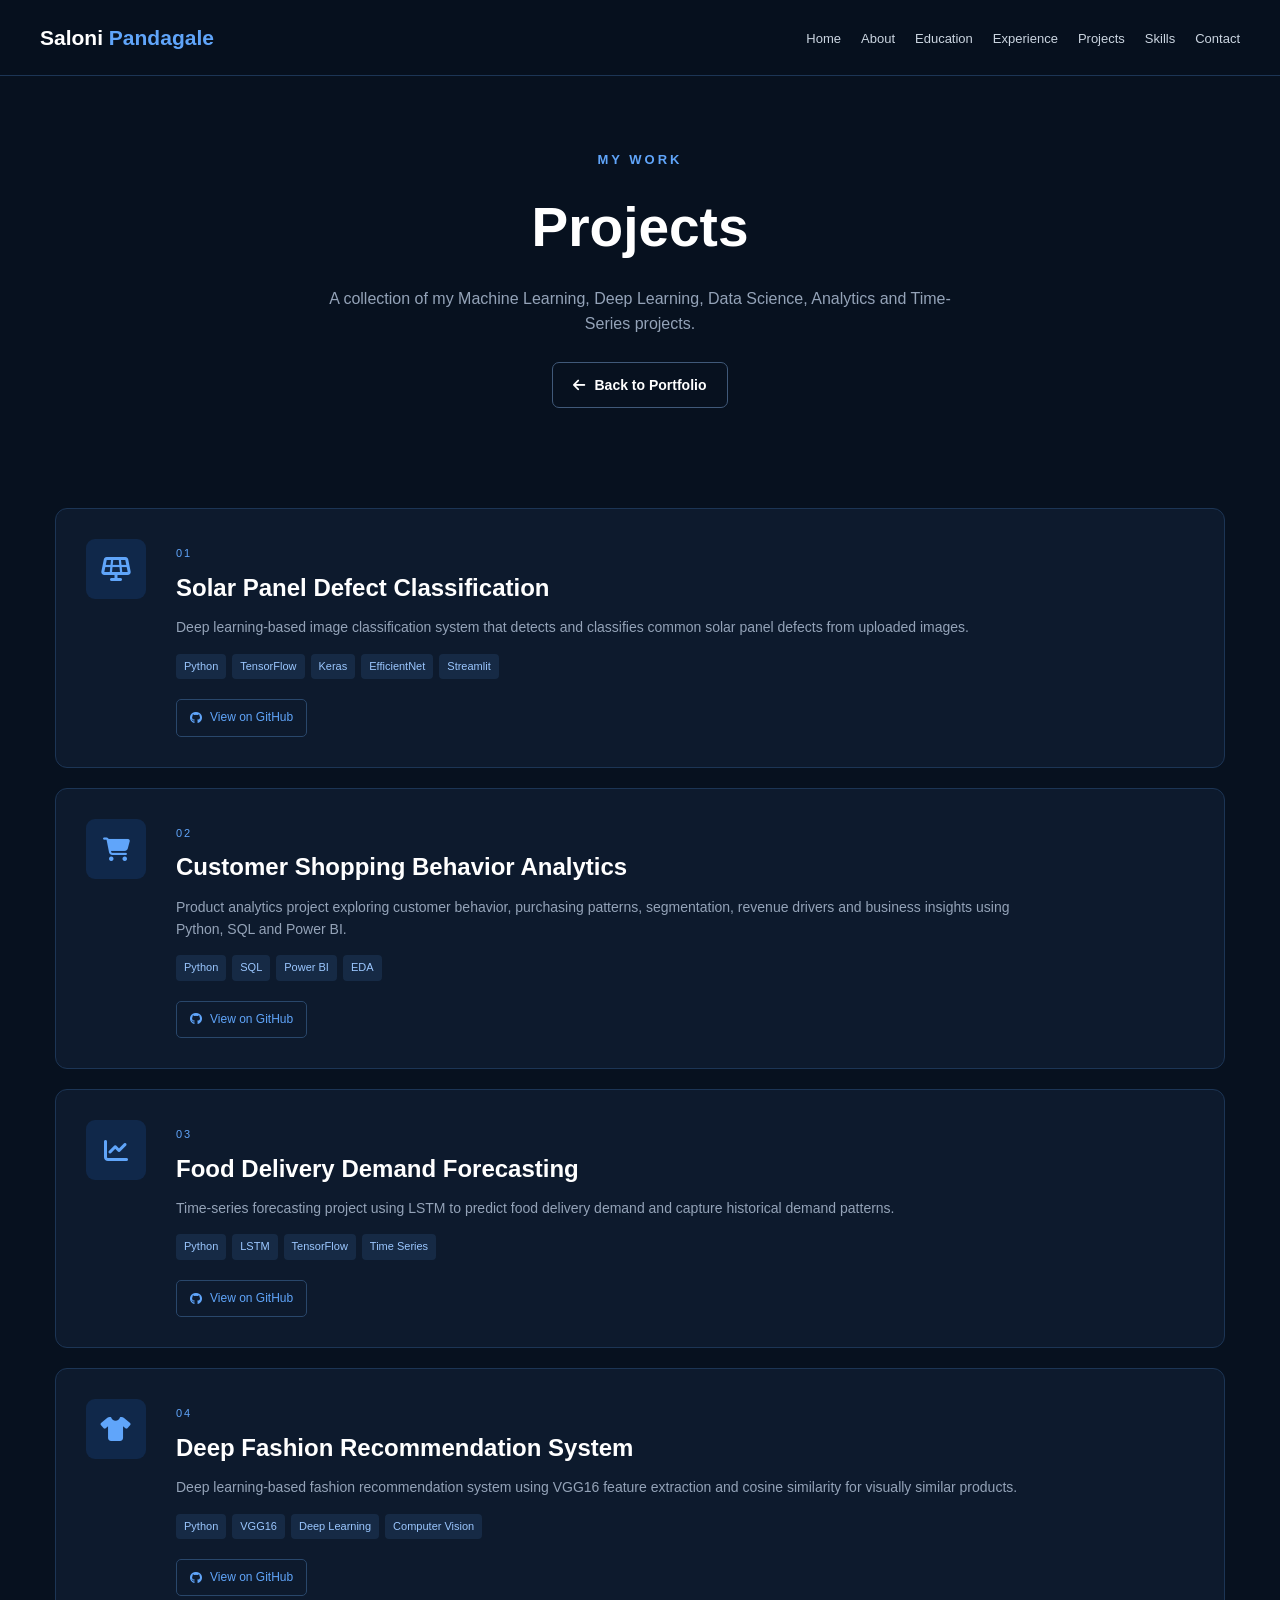
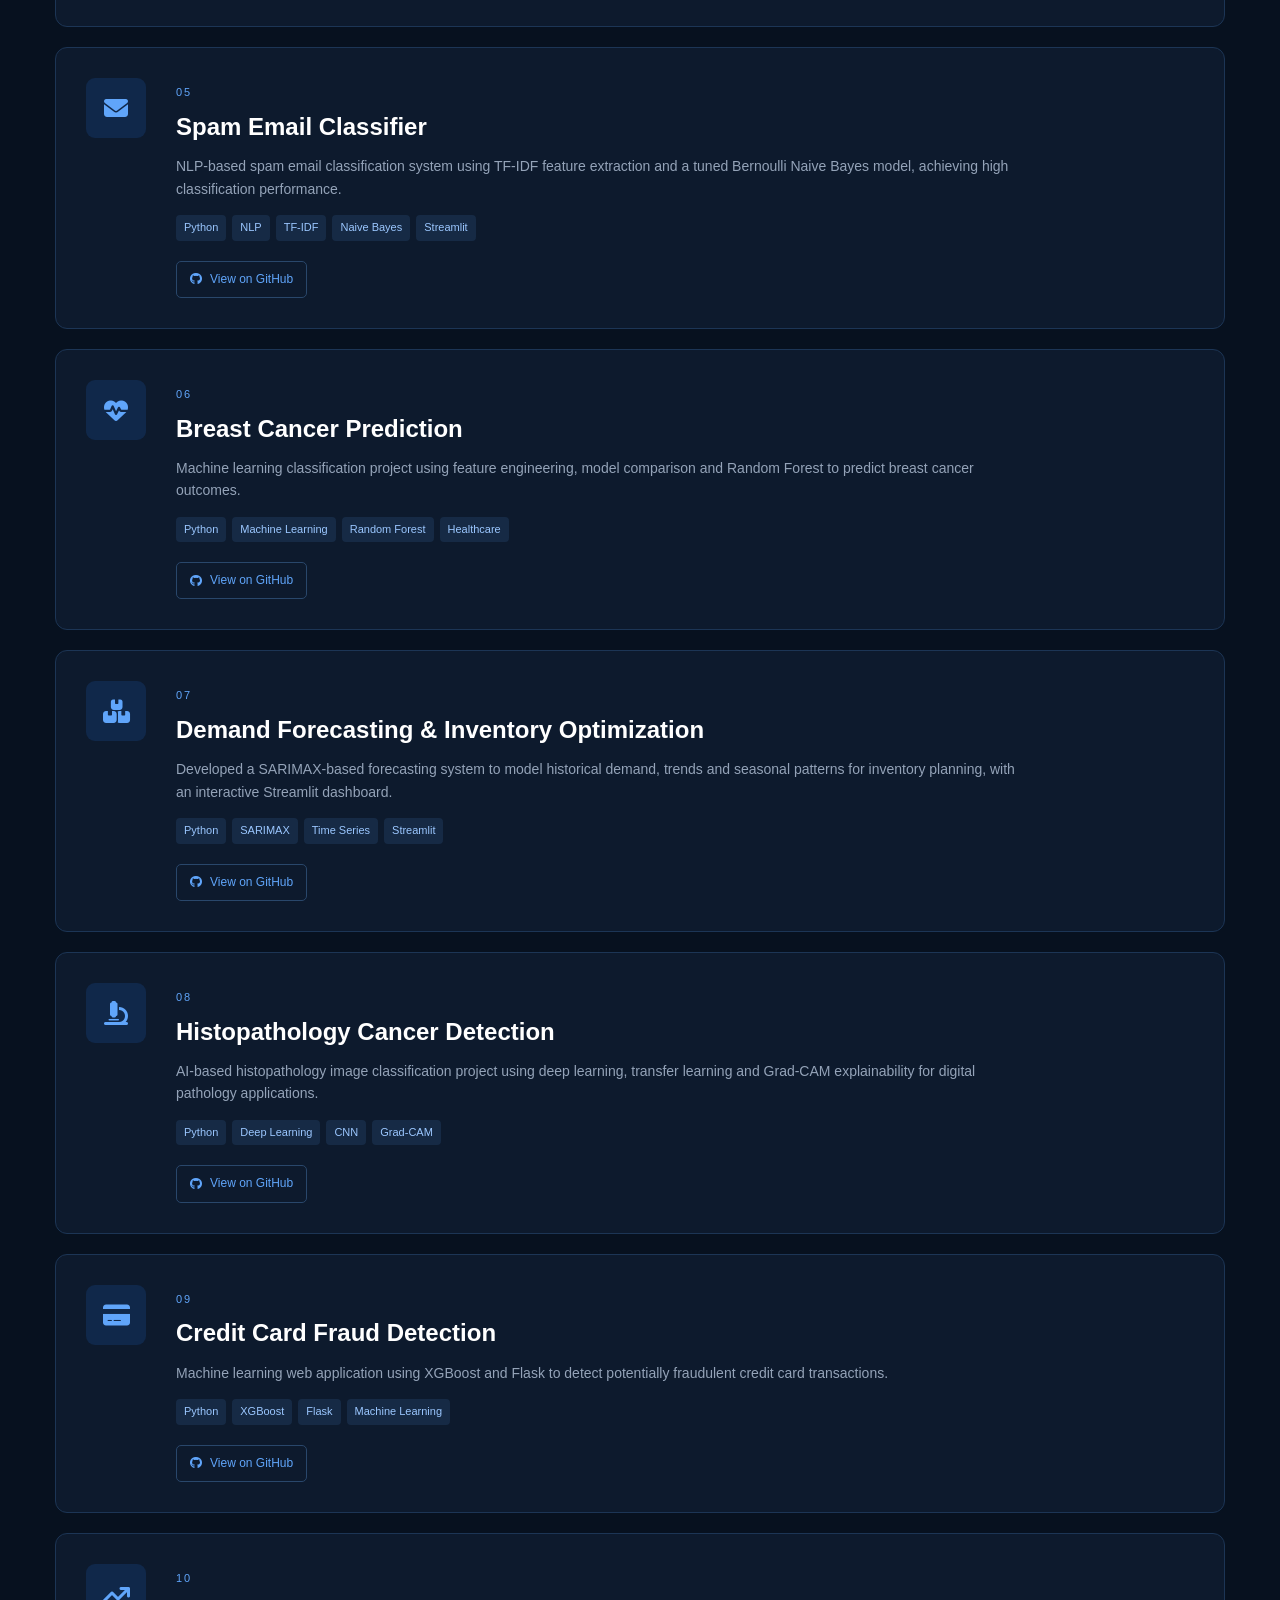
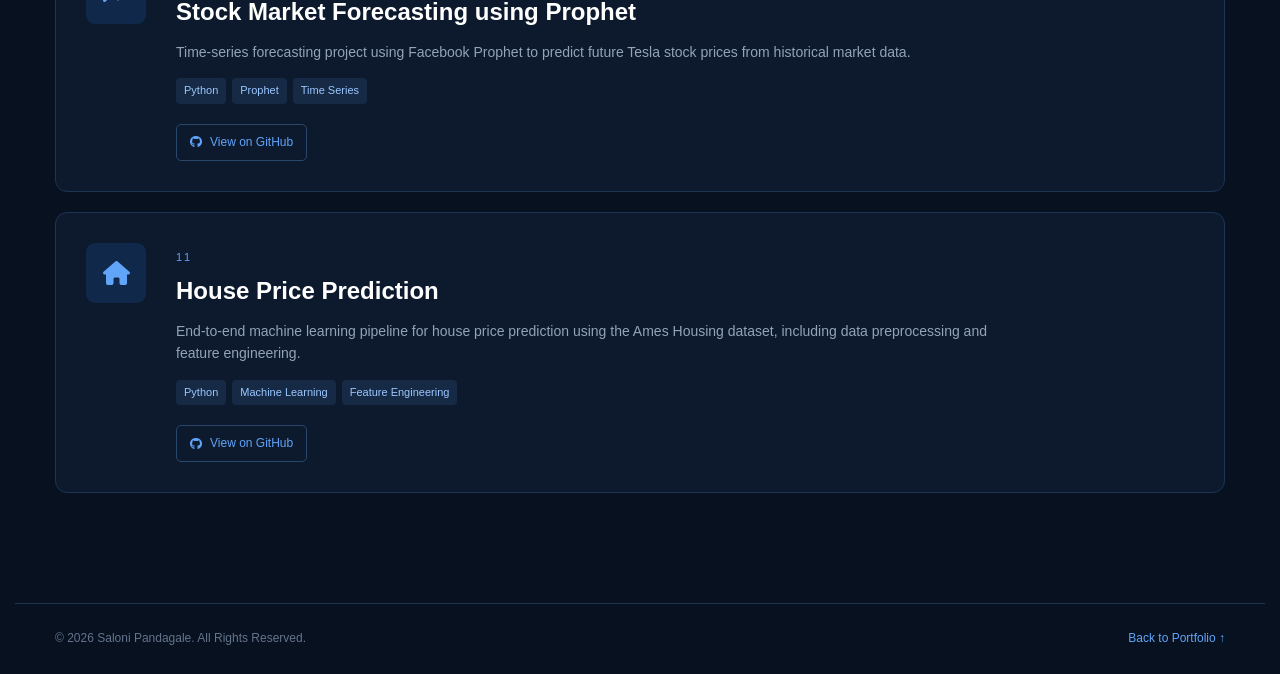
==== projects.html @ 36f00436 "Add files via upload" ====
<!DOCTYPE html>
<html lang="en">

<head>

    <meta charset="UTF-8">

    <meta name="viewport"
        content="width=device-width, initial-scale=1.0">

    <title>Projects | Saloni Pandagale</title>

    <link rel="stylesheet" href="style.css">

    <link rel="stylesheet"
        href="https://cdnjs.cloudflare.com/ajax/libs/font-awesome/6.5.2/css/all.min.css">

</head>


<body>


    <!-- ================= NAVBAR ================= -->

    <header>

        <nav class="navbar">

            <a href="index.html" class="logo">
                Saloni <span>Pandagale</span>
            </a>


            <ul class="nav-links">

                <li>
                    <a href="index.html#home">
                        Home
                    </a>
                </li>

                <li>
                    <a href="index.html#about">
                        About
                    </a>
                </li>

                <li>
                    <a href="index.html#education">
                        Education
                    </a>
                </li>

                <li>
                    <a href="index.html#experience">
                        Experience
                    </a>
                </li>

                <li>
                    <a href="index.html#projects">
                        Projects
                    </a>
                </li>

                <li>
                    <a href="index.html#skills">
                        Skills
                    </a>
                </li>

                <li>
                    <a href="index.html#contact">
                        Contact
                    </a>
                </li>

            </ul>


            <div class="menu-toggle">

                <i class="fas fa-bars"></i>

            </div>

        </nav>

    </header>



    <!-- ================= PROJECT HEADER ================= -->

    <section class="projects-page-header">

        <p class="small-heading">
            MY WORK
        </p>

        <h1>
            Projects
        </h1>

        <p>

            A collection of my Machine Learning, Deep Learning,
            Data Science, Analytics and Time-Series projects.

        </p>

        <a href="index.html"
            class="btn secondary-btn">

            <i class="fas fa-arrow-left"></i>
            Back to Portfolio

        </a>

    </section>



    <!-- ================= ALL PROJECTS ================= -->

    <section class="section all-projects">


        <!-- 1 -->

        <div class="full-project-card">

            <div class="full-project-icon">
                <i class="fas fa-solar-panel"></i>
            </div>

            <div class="full-project-content">

                <span class="project-number">
                    01
                </span>

                <h2>
                    Solar Panel Defect Classification
                </h2>

                <p>

                    Deep learning-based image classification system
                    that detects and classifies common solar panel
                    defects from uploaded images.

                </p>

                <div class="tech-stack">

                    <span>Python</span>
                    <span>TensorFlow</span>
                    <span>Keras</span>
                    <span>EfficientNet</span>
                    <span>Streamlit</span>

                </div>

                <a href="https://github.com/salonipandagale/Solar-Panel-Defect-Classification"
                    target="_blank"
                    class="project-button">

                    <i class="fab fa-github"></i>
                    View on GitHub

                </a>

            </div>

        </div>



        <!-- 2 -->

        <div class="full-project-card">

            <div class="full-project-icon">
                <i class="fas fa-cart-shopping"></i>
            </div>

            <div class="full-project-content">

                <span class="project-number">
                    02
                </span>

                <h2>
                    Customer Shopping Behavior Analytics
                </h2>

                <p>

                    Product analytics project exploring customer
                    behavior, purchasing patterns, segmentation,
                    revenue drivers and business insights using
                    Python, SQL and Power BI.

                </p>

                <div class="tech-stack">

                    <span>Python</span>
                    <span>SQL</span>
                    <span>Power BI</span>
                    <span>EDA</span>

                </div>

                <a href="https://github.com/salonipandagale/Customer-Shopping-Behavior-Analytics"
                    target="_blank"
                    class="project-button">

                    <i class="fab fa-github"></i>
                    View on GitHub

                </a>

            </div>

        </div>



        <!-- 3 -->

        <div class="full-project-card">

            <div class="full-project-icon">
                <i class="fas fa-chart-line"></i>
            </div>

            <div class="full-project-content">

                <span class="project-number">
                    03
                </span>

                <h2>
                    Food Delivery Demand Forecasting
                </h2>

                <p>

                    Time-series forecasting project using LSTM
                    to predict food delivery demand and capture
                    historical demand patterns.

                </p>

                <div class="tech-stack">

                    <span>Python</span>
                    <span>LSTM</span>
                    <span>TensorFlow</span>
                    <span>Time Series</span>

                </div>

                <a href="https://github.com/salonipandagale/Demand-Forecasting-Inventory-Optimization"
                    target="_blank"
                    class="project-button">

                    <i class="fab fa-github"></i>
                    View on GitHub

                </a>

            </div>

        </div>



        <!-- 4 -->

        <div class="full-project-card">

            <div class="full-project-icon">
                <i class="fas fa-shirt"></i>
            </div>

            <div class="full-project-content">

                <span class="project-number">
                    04
                </span>

                <h2>
                    Deep Fashion Recommendation System
                </h2>

                <p>

                    Deep learning-based fashion recommendation
                    system using VGG16 feature extraction and
                    cosine similarity for visually similar products.

                </p>

                <div class="tech-stack">

                    <span>Python</span>
                    <span>VGG16</span>
                    <span>Deep Learning</span>
                    <span>Computer Vision</span>

                </div>

                <a href="https://github.com/salonipandagale/Deep-fashion-recommendation-system"
                    target="_blank"
                    class="project-button">

                    <i class="fab fa-github"></i>
                    View on GitHub

                </a>

            </div>

        </div>



        <!-- 5 -->

        <div class="full-project-card">

            <div class="full-project-icon">
                <i class="fas fa-envelope"></i>
            </div>

            <div class="full-project-content">

                <span class="project-number">
                    05
                </span>

                <h2>
                    Spam Email Classifier
                </h2>

                <p>

                    NLP-based spam email classification system
                    using TF-IDF feature extraction and a tuned
                    Bernoulli Naive Bayes model, achieving high
                    classification performance.

                </p>

                <div class="tech-stack">

                    <span>Python</span>
                    <span>NLP</span>
                    <span>TF-IDF</span>
                    <span>Naive Bayes</span>
                    <span>Streamlit</span>

                </div>

                <a href="https://github.com/salonipandagale/Spam-Email-Classifier"
                    target="_blank"
                    class="project-button">

                    <i class="fab fa-github"></i>
                    View on GitHub

                </a>

            </div>

        </div>



        <!-- 6 -->

        <div class="full-project-card">

            <div class="full-project-icon">
                <i class="fas fa-heart-pulse"></i>
            </div>

            <div class="full-project-content">

                <span class="project-number">
                    06
                </span>

                <h2>
                    Breast Cancer Prediction
                </h2>

                <p>

                    Machine learning classification project using
                    feature engineering, model comparison and
                    Random Forest to predict breast cancer outcomes.

                </p>

                <div class="tech-stack">

                    <span>Python</span>
                    <span>Machine Learning</span>
                    <span>Random Forest</span>
                    <span>Healthcare</span>

                </div>

                <a href="https://github.com/salonipandagale/Breast-Cancer-Prediction"
                    target="_blank"
                    class="project-button">

                    <i class="fab fa-github"></i>
                    View on GitHub

                </a>

            </div>

        </div>



        <!-- 7 -->

        <div class="full-project-card">

            <div class="full-project-icon">
                <i class="fas fa-boxes-stacked"></i>
            </div>

            <div class="full-project-content">

                <span class="project-number">
                    07
                </span>

                <h2>
                    Demand Forecasting & Inventory Optimization
                </h2>

                <p>

                    Developed a SARIMAX-based forecasting system
                    to model historical demand, trends and seasonal
                    patterns for inventory planning, with an
                    interactive Streamlit dashboard.

                </p>

                <div class="tech-stack">

                    <span>Python</span>
                    <span>SARIMAX</span>
                    <span>Time Series</span>
                    <span>Streamlit</span>

                </div>

                <a href="https://github.com/salonipandagale/Demand-Forecasting-Inventory-Optimization"
                    target="_blank"
                    class="project-button">

                    <i class="fab fa-github"></i>
                    View on GitHub

                </a>

            </div>

        </div>



        <!-- 8 -->

        <div class="full-project-card">

            <div class="full-project-icon">
                <i class="fas fa-microscope"></i>
            </div>

            <div class="full-project-content">

                <span class="project-number">
                    08
                </span>

                <h2>
                    Histopathology Cancer Detection
                </h2>

                <p>

                    AI-based histopathology image classification
                    project using deep learning, transfer learning
                    and Grad-CAM explainability for digital pathology
                    applications.

                </p>

                <div class="tech-stack">

                    <span>Python</span>
                    <span>Deep Learning</span>
                    <span>CNN</span>
                    <span>Grad-CAM</span>

                </div>

                <a href="https://github.com/salonipandagale/Histopathology-cancer-detection"
                    target="_blank"
                    class="project-button">

                    <i class="fab fa-github"></i>
                    View on GitHub

                </a>

            </div>

        </div>



        <!-- 9 -->

        <div class="full-project-card">

            <div class="full-project-icon">
                <i class="fas fa-credit-card"></i>
            </div>

            <div class="full-project-content">

                <span class="project-number">
                    09
                </span>

                <h2>
                    Credit Card Fraud Detection
                </h2>

                <p>

                    Machine learning web application using XGBoost
                    and Flask to detect potentially fraudulent
                    credit card transactions.

                </p>

                <div class="tech-stack">

                    <span>Python</span>
                    <span>XGBoost</span>
                    <span>Flask</span>
                    <span>Machine Learning</span>

                </div>

                <a href="https://github.com/salonipandagale/credit_card_fraud_detection"
                    target="_blank"
                    class="project-button">

                    <i class="fab fa-github"></i>
                    View on GitHub

                </a>

            </div>

        </div>



        <!-- 10 -->

        <div class="full-project-card">

            <div class="full-project-icon">
                <i class="fas fa-arrow-trend-up"></i>
            </div>

            <div class="full-project-content">

                <span class="project-number">
                    10
                </span>

                <h2>
                    Stock Market Forecasting using Prophet
                </h2>

                <p>

                    Time-series forecasting project using Facebook
                    Prophet to predict future Tesla stock prices
                    from historical market data.

                </p>

                <div class="tech-stack">

                    <span>Python</span>
                    <span>Prophet</span>
                    <span>Time Series</span>

                </div>

                <a href="https://github.com/salonipandagale/Stock-Market-Forecasting-using-Prophet"
                    target="_blank"
                    class="project-button">

                    <i class="fab fa-github"></i>
                    View on GitHub

                </a>

            </div>

        </div>



        <!-- 11 -->

        <div class="full-project-card">

            <div class="full-project-icon">
                <i class="fas fa-house"></i>
            </div>

            <div class="full-project-content">

                <span class="project-number">
                    11
                </span>

                <h2>
                    House Price Prediction
                </h2>

                <p>

                    End-to-end machine learning pipeline for house
                    price prediction using the Ames Housing dataset,
                    including data preprocessing and feature engineering.

                </p>

                <div class="tech-stack">

                    <span>Python</span>
                    <span>Machine Learning</span>
                    <span>Feature Engineering</span>

                </div>

                <a href="https://github.com/salonipandagale/House_Price_Prediction"
                    target="_blank"
                    class="project-button">

                    <i class="fab fa-github"></i>
                    View on GitHub

                </a>

            </div>

        </div>

    </section>



    <!-- ================= FOOTER ================= -->

    <footer>

        <p>
            © 2026 Saloni Pandagale. All Rights Reserved.
        </p>

        <a href="index.html">
            Back to Portfolio ↑
        </a>

    </footer>


    <script src="script.js"></script>

</body>

</html>
---- style.css ----
/* =====================================================
   GLOBAL
===================================================== */

* {
    margin: 0;
    padding: 0;
    box-sizing: border-box;
    scroll-behavior: smooth;
}

:root {
    --background: #07111f;
    --background-light: #0b1628;
    --card: #0d1a2d;
    --card-hover: #10213a;
    --border: #1c3555;

    --primary: #3b82f6;
    --primary-light: #60a5fa;

    --text: #f1f5f9;
    --text-light: #cbd5e1;
    --text-muted: #94a3b8;
    --text-dark: #64748b;
}

body {
    font-family: Arial, Helvetica, sans-serif;
    background: var(--background);
    color: var(--text);
    line-height: 1.6;
}

a {
    text-decoration: none;
    color: inherit;
}

ul {
    list-style: none;
}

section {
    scroll-margin-top: 85px;
}


/* =====================================================
   NAVBAR
===================================================== */

header {
    position: fixed;
    top: 0;
    width: 100%;
    z-index: 1000;

    background: rgba(7, 17, 31, 0.95);
    backdrop-filter: blur(10px);

    border-bottom: 1px solid var(--border);
}

.navbar {
    max-width: 1250px;
    height: 75px;

    margin: auto;
    padding: 0 25px;

    display: flex;
    align-items: center;
    justify-content: space-between;
}

.logo {
    font-size: 21px;
    font-weight: 700;
    color: white;
    white-space: nowrap;
}

.logo span {
    color: var(--primary-light);
}

.nav-links {
    display: flex;
    gap: 20px;
    align-items: center;
}

.nav-links a {
    color: var(--text-light);
    font-size: 13px;
    transition: 0.3s;
}

.nav-links a:hover {
    color: var(--primary-light);
}

.menu-toggle {
    display: none;
    font-size: 23px;
    cursor: pointer;
}


/* =====================================================
   HERO
===================================================== */

.hero {
    min-height: 100vh;
    max-width: 1250px;

    margin: auto;
    padding: 130px 40px 80px;

    display: flex;
    align-items: center;
    justify-content: space-between;

    gap: 80px;
}

.hero-content {
    flex: 1;
}

.small-heading {
    color: var(--primary-light);
    font-size: 13px;
    font-weight: bold;
    letter-spacing: 3px;
    margin-bottom: 12px;
}

.hero h1 {
    font-size: 60px;
    line-height: 1.1;
    margin-bottom: 15px;
    color: white;
}

.hero h1 span {
    color: var(--primary-light);
}

.hero h2 {
    font-size: 25px;
    color: var(--text-light);
    font-weight: 500;
    margin-bottom: 22px;
}

.hero-description {
    max-width: 650px;
    color: var(--text-muted);
    font-size: 16px;
    margin-bottom: 30px;
}

.hero-buttons {
    display: flex;
    gap: 14px;
    flex-wrap: wrap;
}

.btn {
    display: inline-flex;
    align-items: center;
    gap: 9px;

    padding: 11px 20px;

    border-radius: 7px;

    font-size: 14px;
    font-weight: 600;

    transition: 0.3s;
}

.primary-btn {
    background: var(--primary);
    color: white;
}

.primary-btn:hover {
    background: #2563eb;
    transform: translateY(-2px);
}

.secondary-btn {
    border: 1px solid #405979;
    color: white;
}

.secondary-btn:hover {
    border-color: var(--primary-light);
    color: var(--primary-light);
}

.social-links {
    display: flex;
    gap: 18px;
    margin-top: 28px;
}

.social-links a {
    width: 38px;
    height: 38px;

    display: flex;
    align-items: center;
    justify-content: center;

    border-radius: 7px;

    background: #0e1c31;
    border: 1px solid var(--border);

    color: var(--text-light);

    font-size: 18px;

    transition: 0.3s;
}

.social-links a:hover {
    color: var(--primary-light);
    border-color: var(--primary);
    transform: translateY(-3px);
}


/* =====================================================
   PROFILE IMAGE
===================================================== */

.hero-image {
    flex: 0 0 350px;

    display: flex;
    justify-content: center;
}

.image-circle {
    width: 310px;
    height: 310px;

    border-radius: 50%;
    overflow: hidden;

    border: 4px solid var(--primary);

    box-shadow: 0 0 35px rgba(59, 130, 246, 0.25);
}

.image-circle img {
    width: 100%;
    height: 100%;

    object-fit: cover;
}


/* =====================================================
   SECTIONS
===================================================== */

.section {
    max-width: 1250px;

    margin: auto;

    padding: 90px 40px;
}

.section-title {
    margin-bottom: 45px;
}

.section-title p {
    color: var(--primary-light);

    font-size: 12px;
    font-weight: bold;

    letter-spacing: 3px;

    margin-bottom: 7px;
}

.section-title h2 {
    font-size: 38px;
    color: white;
}

.section-title-row {
    display: flex;
    align-items: flex-end;
    justify-content: space-between;

    margin-bottom: 45px;
}

.section-title-row .section-title {
    margin-bottom: 0;
}

.view-all {
    color: var(--primary-light);
    font-size: 14px;
    display: flex;
    gap: 8px;
    align-items: center;
}

.view-all:hover {
    color: white;
}


/* =====================================================
   ABOUT
===================================================== */

.about-grid {
    display: grid;
    grid-template-columns: 2fr 1fr;

    gap: 70px;

    align-items: center;
}

.about-text p {
    color: var(--text-muted);

    font-size: 16px;

    margin-bottom: 18px;
}

.about-highlights {
    display: grid;
    grid-template-columns: 1fr 1fr;

    gap: 12px;
}

.about-badge {
    background: var(--card);

    border: 1px solid var(--border);

    padding: 18px 12px;

    border-radius: 9px;

    display: flex;
    flex-direction: column;

    align-items: center;
    justify-content: center;

    gap: 9px;

    color: var(--text-light);

    font-size: 13px;

    transition: 0.3s;
}

.about-badge i {
    color: var(--primary-light);
    font-size: 20px;
}

.about-badge:hover {
    border-color: var(--primary);
    transform: translateY(-3px);
}


/* =====================================================
   EDUCATION
===================================================== */

.timeline {
    border-left: 2px solid #274464;

    margin-left: 12px;
    padding-left: 30px;

    display: flex;
    flex-direction: column;

    gap: 35px;
}

.timeline-item {
    position: relative;
}

.timeline-dot {
    position: absolute;

    left: -39px;
    top: 6px;

    width: 14px;
    height: 14px;

    border-radius: 50%;

    background: var(--primary);

    box-shadow: 0 0 0 5px var(--background);
}

.timeline-content {
    background: var(--card);

    border: 1px solid var(--border);

    border-radius: 10px;

    padding: 25px;

    transition: 0.3s;
}

.timeline-content:hover {
    border-color: var(--primary);
    transform: translateX(4px);
}

.date {
    color: var(--primary-light);
    font-size: 13px;
}

.timeline-content h3 {
    color: white;
    font-size: 20px;
    margin: 7px 0;
}

.timeline-content h4 {
    color: var(--text-light);
    font-weight: normal;
    margin-bottom: 5px;
}

.timeline-content p {
    color: var(--text-muted);
}


/* =====================================================
   EXPERIENCE
===================================================== */

.experience-container {
    display: flex;
    flex-direction: column;
    gap: 22px;
}

.experience-card {
    background: var(--card);

    border: 1px solid var(--border);

    border-radius: 10px;

    padding: 28px;

    transition: 0.3s;
}

.experience-card:hover {
    border-color: var(--primary);
    transform: translateY(-3px);
}

.experience-header {
    display: flex;

    justify-content: space-between;

    gap: 20px;

    margin-bottom: 17px;
}

.experience-header h3 {
    color: white;
    font-size: 21px;
}

.experience-header h4 {
    color: var(--primary-light);
    font-weight: normal;
    margin-top: 3px;
}

.experience-card ul {
    list-style: none;
}

.experience-card li {
    color: var(--text-muted);

    padding-left: 20px;

    margin-bottom: 9px;

    position: relative;
}

.experience-card li::before {
    content: "•";

    position: absolute;
    left: 0;

    color: var(--primary-light);
}


/* =====================================================
   PROJECTS
===================================================== */

.projects-grid {
    display: grid;

    grid-template-columns: repeat(3, 1fr);

    gap: 18px;
}

.project-card {
    background: var(--card);

    border: 1px solid var(--border);

    border-radius: 10px;

    padding: 24px;

    display: flex;
    flex-direction: column;

    transition: 0.3s;
}

.project-card:hover {
    border-color: var(--primary);

    transform: translateY(-6px);

    background: var(--card-hover);
}

.project-icon {
    width: 43px;
    height: 43px;

    display: flex;
    align-items: center;
    justify-content: center;

    border-radius: 8px;

    background: #10284a;

    color: var(--primary-light);

    margin-bottom: 18px;

    font-size: 19px;
}

.project-card h3 {
    color: white;

    font-size: 18px;

    margin-bottom: 10px;
}

.project-card p {
    color: var(--text-muted);

    font-size: 13px;

    margin-bottom: 18px;
}

.tech-stack {
    display: flex;

    gap: 6px;

    flex-wrap: wrap;

    margin-top: auto;

    margin-bottom: 20px;
}

.tech-stack span {
    background: #162a45;

    color: #9bc7ff;

    padding: 4px 8px;

    border-radius: 4px;

    font-size: 11px;
}

.project-links {
    display: flex;
    gap: 10px;
}

.project-links a {
    color: var(--primary-light);

    border: 1px solid #29476b;

    padding: 7px 11px;

    border-radius: 5px;

    font-size: 12px;

    transition: 0.3s;
}

.project-links a:hover {
    background: var(--primary);
    border-color: var(--primary);
    color: white;
}


/* =====================================================
   SKILLS
===================================================== */

.skills-container {
    display: grid;

    grid-template-columns: repeat(3, 1fr);

    gap: 18px;
}

.skill-category {
    background: var(--card);

    border: 1px solid var(--border);

    border-radius: 9px;

    padding: 23px;
}

.skill-category h3 {
    color: white;

    font-size: 16px;

    margin-bottom: 16px;

    display: flex;
    gap: 9px;
    align-items: center;
}

.skill-category h3 i {
    color: var(--primary-light);
}

.skill-list {
    display: flex;

    flex-wrap: wrap;

    gap: 7px;
}

.skill-list span {
    background: #162a45;

    color: #a9d0ff;

    border-radius: 4px;

    padding: 5px 9px;

    font-size: 11px;
}


/* =====================================================
   OPEN SOURCE
===================================================== */

.opensource-card {
    background: var(--card);

    border: 1px solid var(--border);

    border-radius: 12px;

    padding: 30px;

    display: flex;

    gap: 25px;
}

.opensource-icon {
    width: 55px;
    height: 55px;

    flex-shrink: 0;

    display: flex;

    align-items: center;
    justify-content: center;

    background: #162a45;

    color: #fbbf24;

    border-radius: 9px;

    font-size: 25px;
}

.opensource-content {
    flex: 1;
}

.opensource-header {
    display: flex;

    justify-content: space-between;

    margin-bottom: 12px;
}

.opensource-header h3 {
    color: white;

    font-size: 22px;
}

.highlight {
    color: #60a5fa !important;

    font-weight: bold;

    margin-top: 2px;
}

.opensource-year {
    color: var(--text-dark);
}

.opensource-content > p {
    color: var(--text-muted);

    font-size: 14px;
}

.opensource-stats {
    display: flex;

    gap: 55px;

    margin-top: 22px;
}

.opensource-stats div {
    display: flex;

    flex-direction: column;
}

.opensource-stats strong {
    color: white;

    font-size: 25px;
}

.opensource-stats span {
    color: var(--text-dark);

    font-size: 12px;
}


/* =====================================================
   CERTIFICATIONS
===================================================== */

.certifications-grid {
    display: grid;

    grid-template-columns: repeat(2, 1fr);

    gap: 20px;
}

.certification-card {
    background: var(--card);

    border: 1px solid var(--border);

    border-radius: 10px;

    padding: 24px;

    display: flex;

    gap: 18px;

    transition: 0.3s;
}

.certification-card:hover {
    border-color: var(--primary);
    transform: translateY(-3px);
}

.cert-icon {
    width: 45px;
    height: 45px;

    flex-shrink: 0;

    display: flex;

    align-items: center;
    justify-content: center;

    background: #10284a;

    color: var(--primary-light);

    border-radius: 7px;
}

.cert-year {
    float: right;

    color: var(--text-dark);

    font-size: 12px;
}

.certification-card h3 {
    color: white;

    font-size: 17px;

    margin-bottom: 3px;
}

.certification-card p {
    color: var(--text-muted);

    font-size: 13px;
}

.cert-provider {
    color: var(--primary-light);

    font-size: 12px;
}


/* =====================================================
   POR
===================================================== */

.por-grid {
    display: grid;

    grid-template-columns: repeat(3, 1fr);

    gap: 18px;
}

.por-card {
    background: var(--card);

    border: 1px solid var(--border);

    border-radius: 10px;

    padding: 24px;

    transition: 0.3s;
}

.por-card:hover {
    border-color: var(--primary);

    transform: translateY(-4px);
}

.por-icon {
    width: 42px;
    height: 42px;

    background: #10284a;

    color: var(--primary-light);

    border-radius: 7px;

    display: flex;

    align-items: center;
    justify-content: center;

    margin-bottom: 16px;
}

.por-date {
    color: var(--primary-light);

    font-size: 11px;
}

.por-card h3 {
    color: white;

    font-size: 17px;

    margin-top: 5px;
}

.por-card h4 {
    color: var(--text-light);

    font-size: 12px;

    font-weight: normal;

    margin-bottom: 15px;
}

.por-card p {
    color: var(--text-muted);

    font-size: 13px;

    margin-bottom: 10px;
}


/* =====================================================
   ACHIEVEMENTS
===================================================== */

.achievement-list {
    display: flex;

    flex-direction: column;

    gap: 12px;

    max-width: 900px;
}

.achievement {
    display: flex;

    align-items: center;

    gap: 16px;

    background: var(--card);

    border: 1px solid var(--border);

    border-radius: 8px;

    padding: 17px 20px;
}

.achievement i {
    color: #fbbf24;

    font-size: 18px;

    width: 22px;
}

.achievement p {
    color: var(--text-light);

    font-size: 13px;
}


/* =====================================================
   CONTACT
===================================================== */

.contact-section {
    text-align: center;
}

.contact-description {
    max-width: 600px;

    margin: -20px auto 30px;

    color: var(--text-muted);
}

.contact-links {
    display: flex;

    justify-content: center;

    gap: 12px;

    flex-wrap: wrap;
}

.contact-links a {
    border: 1px solid var(--border);

    padding: 10px 18px;

    border-radius: 6px;

    color: var(--text-light);

    font-size: 13px;

    transition: 0.3s;
}

.contact-links a:hover {
    color: var(--primary-light);

    border-color: var(--primary);
}


/* =====================================================
   PROJECTS PAGE
===================================================== */

.projects-page-header {
    max-width: 1100px;

    margin: auto;

    padding: 150px 40px 70px;

    text-align: center;
}

.projects-page-header h1 {
    font-size: 55px;

    color: white;

    margin-bottom: 15px;
}

.projects-page-header > p:not(.small-heading) {
    color: var(--text-muted);

    max-width: 650px;

    margin: 0 auto 25px;
}

.all-projects {
    padding-top: 30px;
}

.full-project-card {
    display: flex;

    gap: 30px;

    background: var(--card);

    border: 1px solid var(--border);

    border-radius: 12px;

    padding: 30px;

    margin-bottom: 20px;

    transition: 0.3s;
}

.full-project-card:hover {
    border-color: var(--primary);

    transform: translateY(-3px);
}

.full-project-icon {
    width: 60px;
    height: 60px;

    flex-shrink: 0;

    display: flex;

    align-items: center;
    justify-content: center;

    background: #10284a;

    border-radius: 9px;

    color: var(--primary-light);

    font-size: 24px;
}

.full-project-content {
    flex: 1;
}

.project-number {
    color: var(--primary-light);

    font-size: 11px;

    letter-spacing: 2px;
}

.full-project-content h2 {
    color: white;

    font-size: 24px;

    margin: 4px 0 9px;
}

.full-project-content p {
    color: var(--text-muted);

    font-size: 14px;

    max-width: 850px;

    margin-bottom: 15px;
}

.project-button {
    display: inline-flex;

    align-items: center;

    gap: 8px;

    color: var(--primary-light);

    border: 1px solid #29476b;

    padding: 8px 13px;

    border-radius: 5px;

    font-size: 12px;

    transition: 0.3s;
}

.project-button:hover {
    background: var(--primary);

    color: white;

    border-color: var(--primary);
}


/* =====================================================
   FOOTER
===================================================== */

footer {
    border-top: 1px solid var(--border);

    padding: 25px 40px;

    display: flex;

    justify-content: space-between;

    align-items: center;

    max-width: 1250px;

    margin: auto;

    color: var(--text-dark);

    font-size: 12px;
}

footer a {
    color: var(--primary-light);
}


/* =====================================================
   TABLET
===================================================== */

@media (max-width: 1100px) {

    .nav-links {
        gap: 12px;
    }

    .nav-links a {
        font-size: 11px;
    }

    .projects-grid {
        grid-template-columns: repeat(2, 1fr);
    }

    .skills-container {
        grid-template-columns: repeat(2, 1fr);
    }

    .por-grid {
        grid-template-columns: 1fr;
    }

}


/* =====================================================
   MOBILE
===================================================== */

@media (max-width: 850px) {

    .nav-links {
        position: absolute;

        top: 75px;
        left: 0;

        width: 100%;

        background: var(--background);

        border-bottom: 1px solid var(--border);

        flex-direction: column;

        padding: 25px;

        display: none;
    }

    .nav-links.active {
        display: flex;
    }

    .nav-links a {
        font-size: 14px;
    }

    .menu-toggle {
        display: block;
    }

    .hero {
        flex-direction: column-reverse;

        text-align: center;

        padding-top: 120px;
    }

    .hero-image {
        flex: auto;
    }

    .hero-buttons,
    .social-links {
        justify-content: center;
    }

    .hero h1 {
        font-size: 45px;
    }

    .hero h2 {
        font-size: 21px;
    }

    .about-grid {
        grid-template-columns: 1fr;
    }

    .projects-grid {
        grid-template-columns: 1fr;
    }

    .skills-container {
        grid-template-columns: 1fr;
    }

    .certifications-grid {
        grid-template-columns: 1fr;
    }

    .section-title-row {
        align-items: flex-start;

        flex-direction: column;

        gap: 10px;
    }

    .experience-header {
        flex-direction: column;

        gap: 4px;
    }

    .opensource-card {
        flex-direction: column;
    }

    .full-project-card {
        flex-direction: column;
    }

    .projects-page-header h1 {
        font-size: 42px;
    }

}


/* =====================================================
   SMALL MOBILE
===================================================== */

@media (max-width: 500px) {

    .navbar {
        padding: 0 18px;
    }

    .logo {
        font-size: 18px;
    }

    .hero {
        padding-left: 20px;
        padding-right: 20px;
    }

    .hero h1 {
        font-size: 37px;
    }

    .hero h2 {
        font-size: 19px;
    }

    .image-circle {
        width: 245px;
        height: 245px;
    }

    .section {
        padding: 70px 20px;
    }

    .section-title h2 {
        font-size: 31px;
    }

    .about-highlights {
        grid-template-columns: 1fr 1fr;
    }

    .opensource-stats {
        gap: 25px;
    }

    footer {
        padding: 20px;

        flex-direction: column;

        gap: 10px;
    }

}
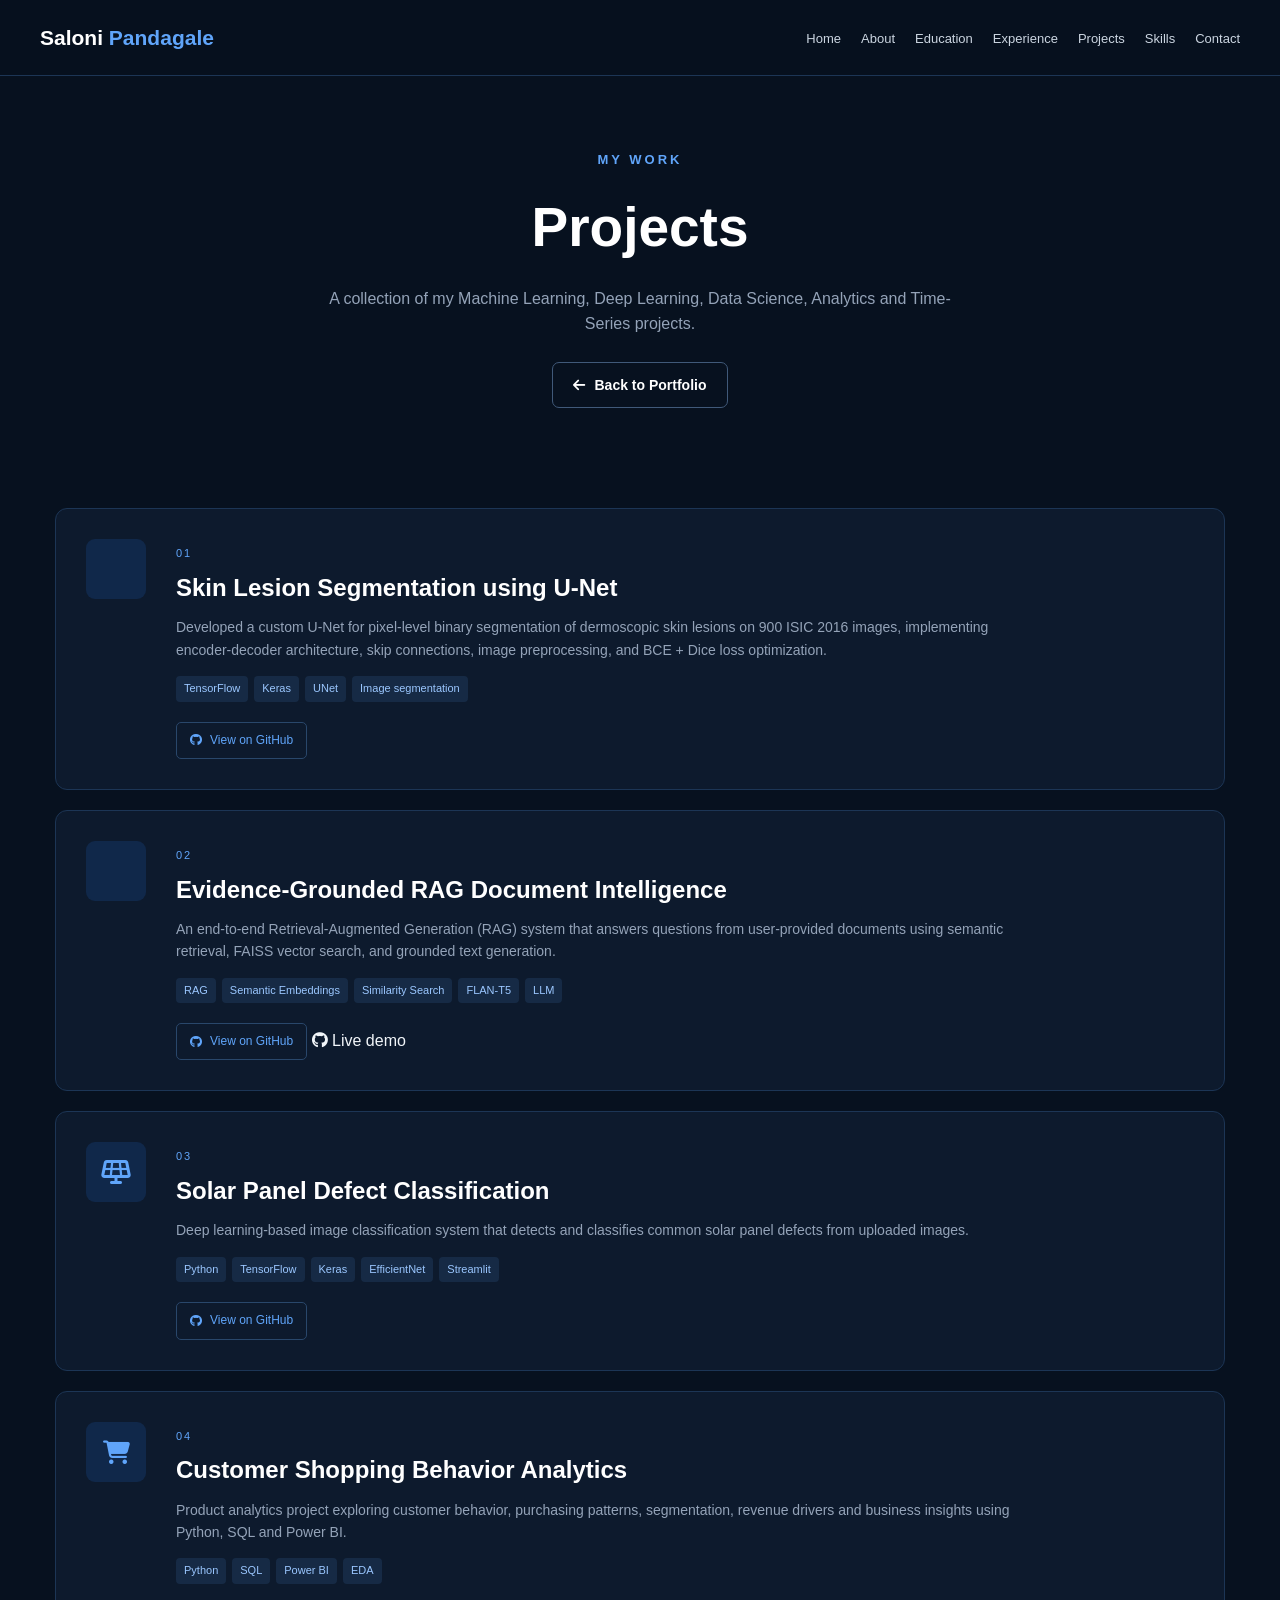
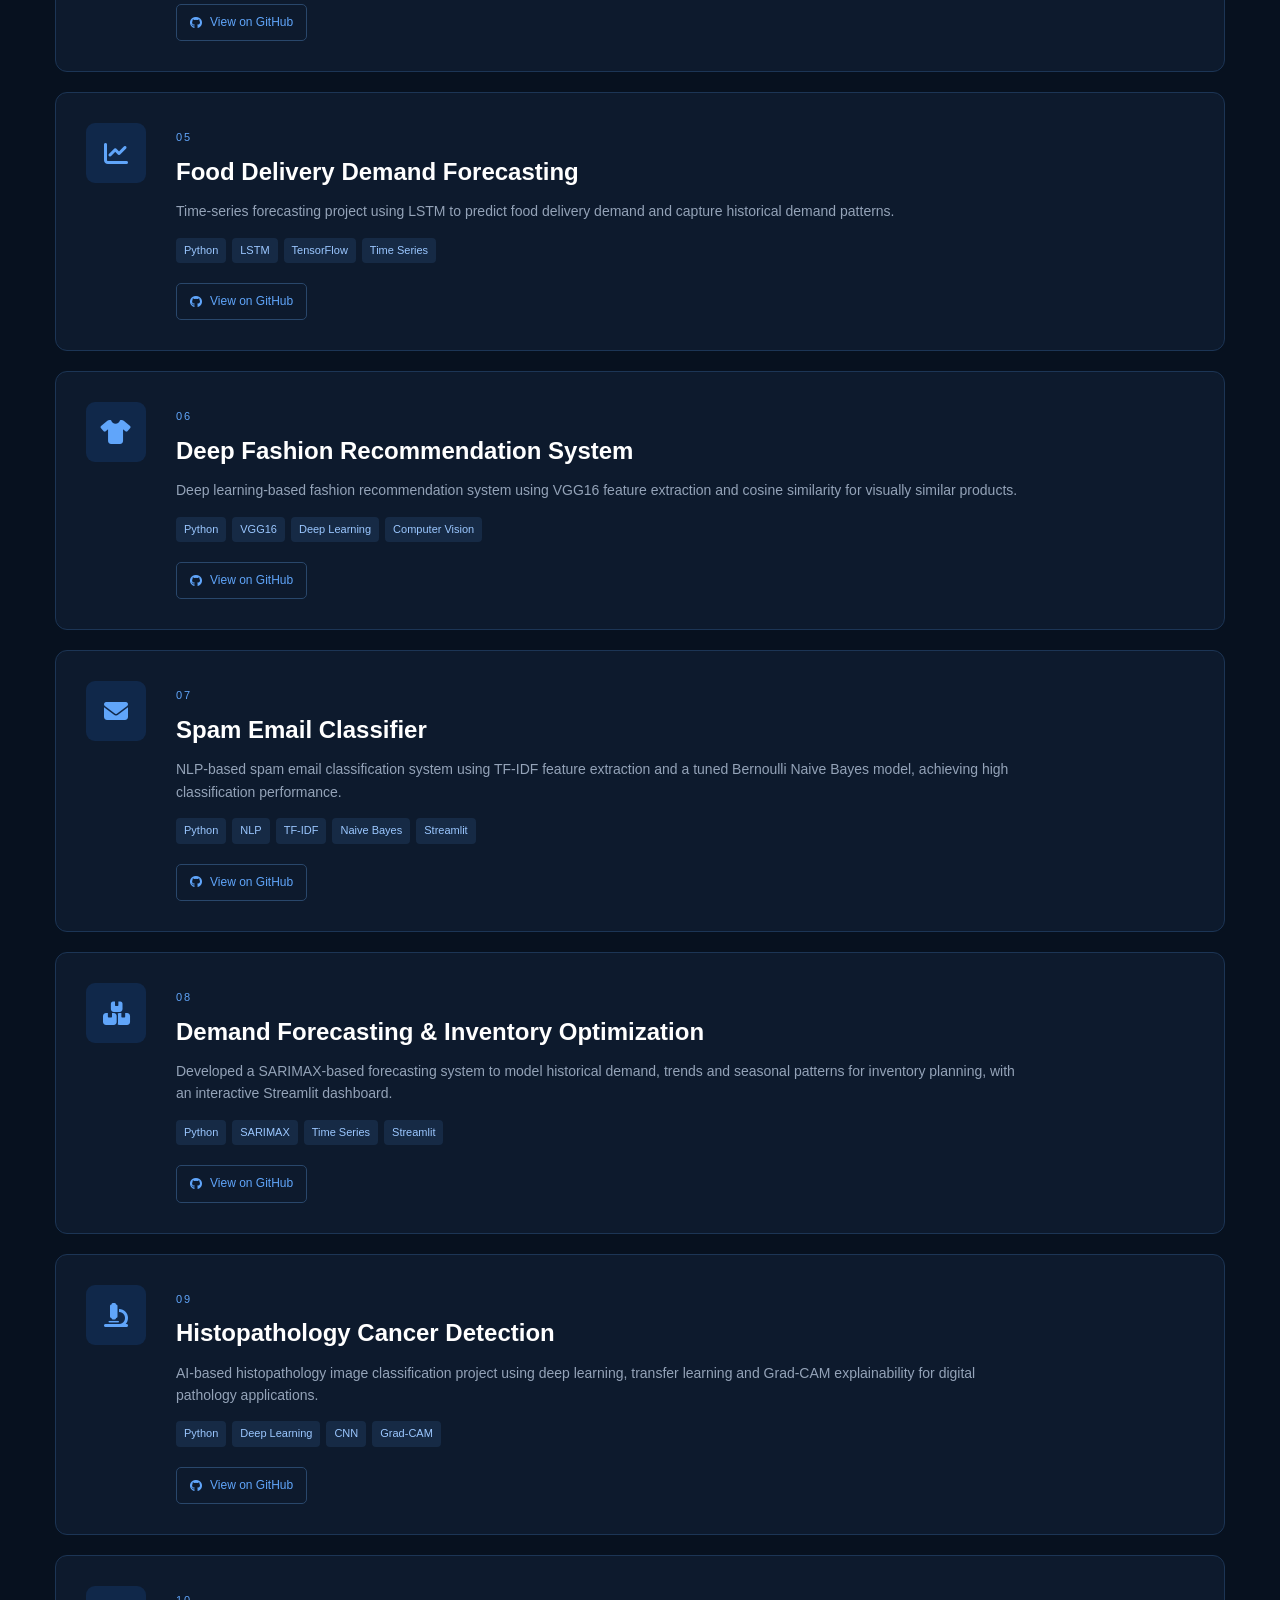
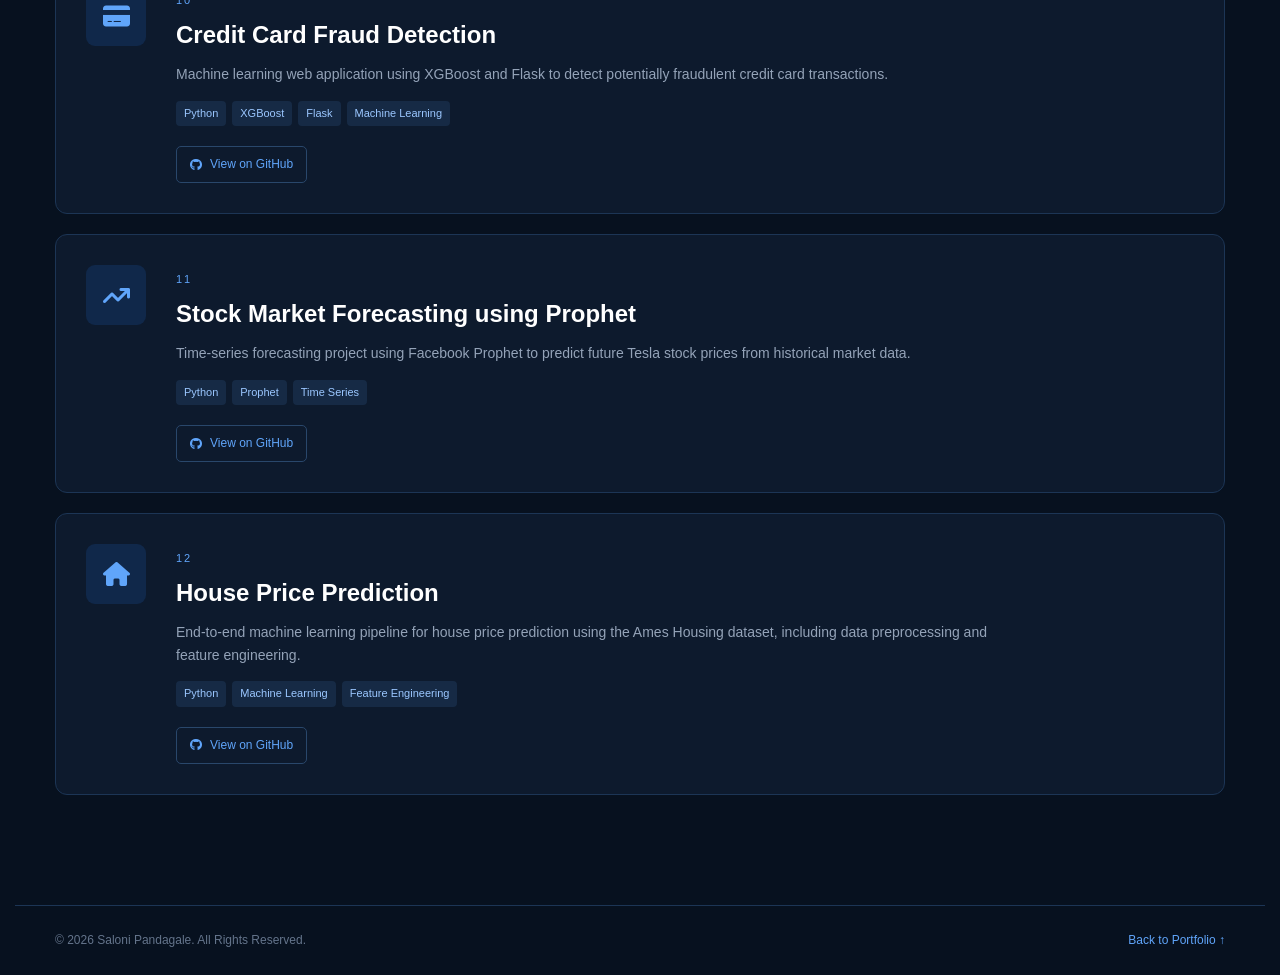
==== commit 1aa9cc29: "Update projects.html" ====
--- a/projects.html
+++ b/projects.html
@@ -126,6 +126,113 @@
 
     <section class="section all-projects">
 
+                <!-- 1 -->
+
+        <div class="full-project-card">
+
+            <div class="full-project-icon">
+                <i class="fas fa-skin lesion"></i>
+            </div>
+
+            <div class="full-project-content">
+
+                <span class="project-number">
+                    01
+                </span>
+
+                <h2>
+                    Skin Lesion Segmentation using U-Net
+                </h2>
+
+                <p>
+                    Developed a custom U-Net for pixel-level binary segmentation 
+                    of dermoscopic skin lesions on 900 ISIC 2016 images, 
+                    implementing encoder-decoder architecture, skip connections, 
+                    image preprocessing, and BCE + Dice loss optimization.
+
+                </p>
+
+                <div class="tech-stack">
+
+                    <span>TensorFlow</span>
+                    <span>Keras</span>
+                    <span>UNet</span>
+                    <span>Image segmentation</span>
+
+                </div>
+
+                <a href="https://github.com/salonipandagale/Skin-Lesion-Segmentation-UNet"
+                    target="_blank"
+                    class="project-button">
+
+                    <i class="fab fa-github"></i>
+                    View on GitHub
+
+                </a>
+
+            </div>
+
+        </div>
+
+                <!-- 1 -->
+
+        <div class="full-project-card">
+
+            <div class="full-project-icon">
+                <i class="fas fa-RAG-based"></i>
+            </div>
+
+            <div class="full-project-content">
+
+                <span class="project-number">
+                    02
+                </span>
+
+                <h2>
+                    Evidence-Grounded RAG Document Intelligence
+                </h2>
+
+                <p>
+
+                    An end-to-end Retrieval-Augmented Generation (RAG) system 
+                    that answers questions from user-provided documents 
+                    using semantic retrieval, FAISS vector search, and grounded text generation.
+                </p>
+
+                <div class="tech-stack">
+
+                    <span>RAG</span>
+                    <span>Semantic Embeddings</span>
+                    <span>Similarity Search</span>
+                    <span>FLAN-T5</span>
+                    <span>LLM</span>
+
+                </div>
+
+                <a href="https://github.com/salonipandagale/Evidence-Grounded-RAG-Document-Intelligence"
+                    target="_blank"
+                    class="project-button">
+
+                    <i class="fab fa-github"></i>
+                    View on GitHub
+
+                </a>
+                <a href="https://evidence-grounded-rag-document.onrender.com/"
+                    target="_blank"
+                    class="live-button">
+
+                    <i class="fab fa-github"></i>
+                    Live demo
+
+                </a>
+
+            </div>
+
+        </div>
+
+
+
+
 
         <!-- 1 -->
 
@@ -138,7 +245,7 @@
             <div class="full-project-content">
 
                 <span class="project-number">
-                    01
+                    03
                 </span>
 
                 <h2>
@@ -189,7 +296,7 @@
             <div class="full-project-content">
 
                 <span class="project-number">
-                    02
+                    04
                 </span>
 
                 <h2>
@@ -240,7 +347,7 @@
             <div class="full-project-content">
 
                 <span class="project-number">
-                    03
+                    05
                 </span>
 
                 <h2>
@@ -290,7 +397,7 @@
             <div class="full-project-content">
 
                 <span class="project-number">
-                    04
+                    06
                 </span>
 
                 <h2>
@@ -340,7 +447,7 @@
             <div class="full-project-content">
 
                 <span class="project-number">
-                    05
+                    07
                 </span>
 
                 <h2>
@@ -380,57 +487,6 @@
         </div>
 
 
-
-        <!-- 6 -->
-
-        <div class="full-project-card">
-
-            <div class="full-project-icon">
-                <i class="fas fa-heart-pulse"></i>
-            </div>
-
-            <div class="full-project-content">
-
-                <span class="project-number">
-                    06
-                </span>
-
-                <h2>
-                    Breast Cancer Prediction
-                </h2>
-
-                <p>
-
-                    Machine learning classification project using
-                    feature engineering, model comparison and
-                    Random Forest to predict breast cancer outcomes.
-
-                </p>
-
-                <div class="tech-stack">
-
-                    <span>Python</span>
-                    <span>Machine Learning</span>
-                    <span>Random Forest</span>
-                    <span>Healthcare</span>
-
-                </div>
-
-                <a href="https://github.com/salonipandagale/Breast-Cancer-Prediction"
-                    target="_blank"
-                    class="project-button">
-
-                    <i class="fab fa-github"></i>
-                    View on GitHub
-
-                </a>
-
-            </div>
-
-        </div>
-
-
-
         <!-- 7 -->
 
         <div class="full-project-card">
@@ -442,7 +498,7 @@
             <div class="full-project-content">
 
                 <span class="project-number">
-                    07
+                    08
                 </span>
 
                 <h2>
@@ -493,7 +549,7 @@
             <div class="full-project-content">
 
                 <span class="project-number">
-                    08
+                    09
                 </span>
 
                 <h2>
@@ -544,7 +600,7 @@
             <div class="full-project-content">
 
                 <span class="project-number">
-                    09
+                    10
                 </span>
 
                 <h2>
@@ -594,7 +650,7 @@
             <div class="full-project-content">
 
                 <span class="project-number">
-                    10
+                    11
                 </span>
 
                 <h2>
@@ -643,7 +699,7 @@
             <div class="full-project-content">
 
                 <span class="project-number">
-                    11
+                    12
                 </span>
 
                 <h2>
@@ -702,4 +758,4 @@
 
 </body>
 
-</html>+</html>
